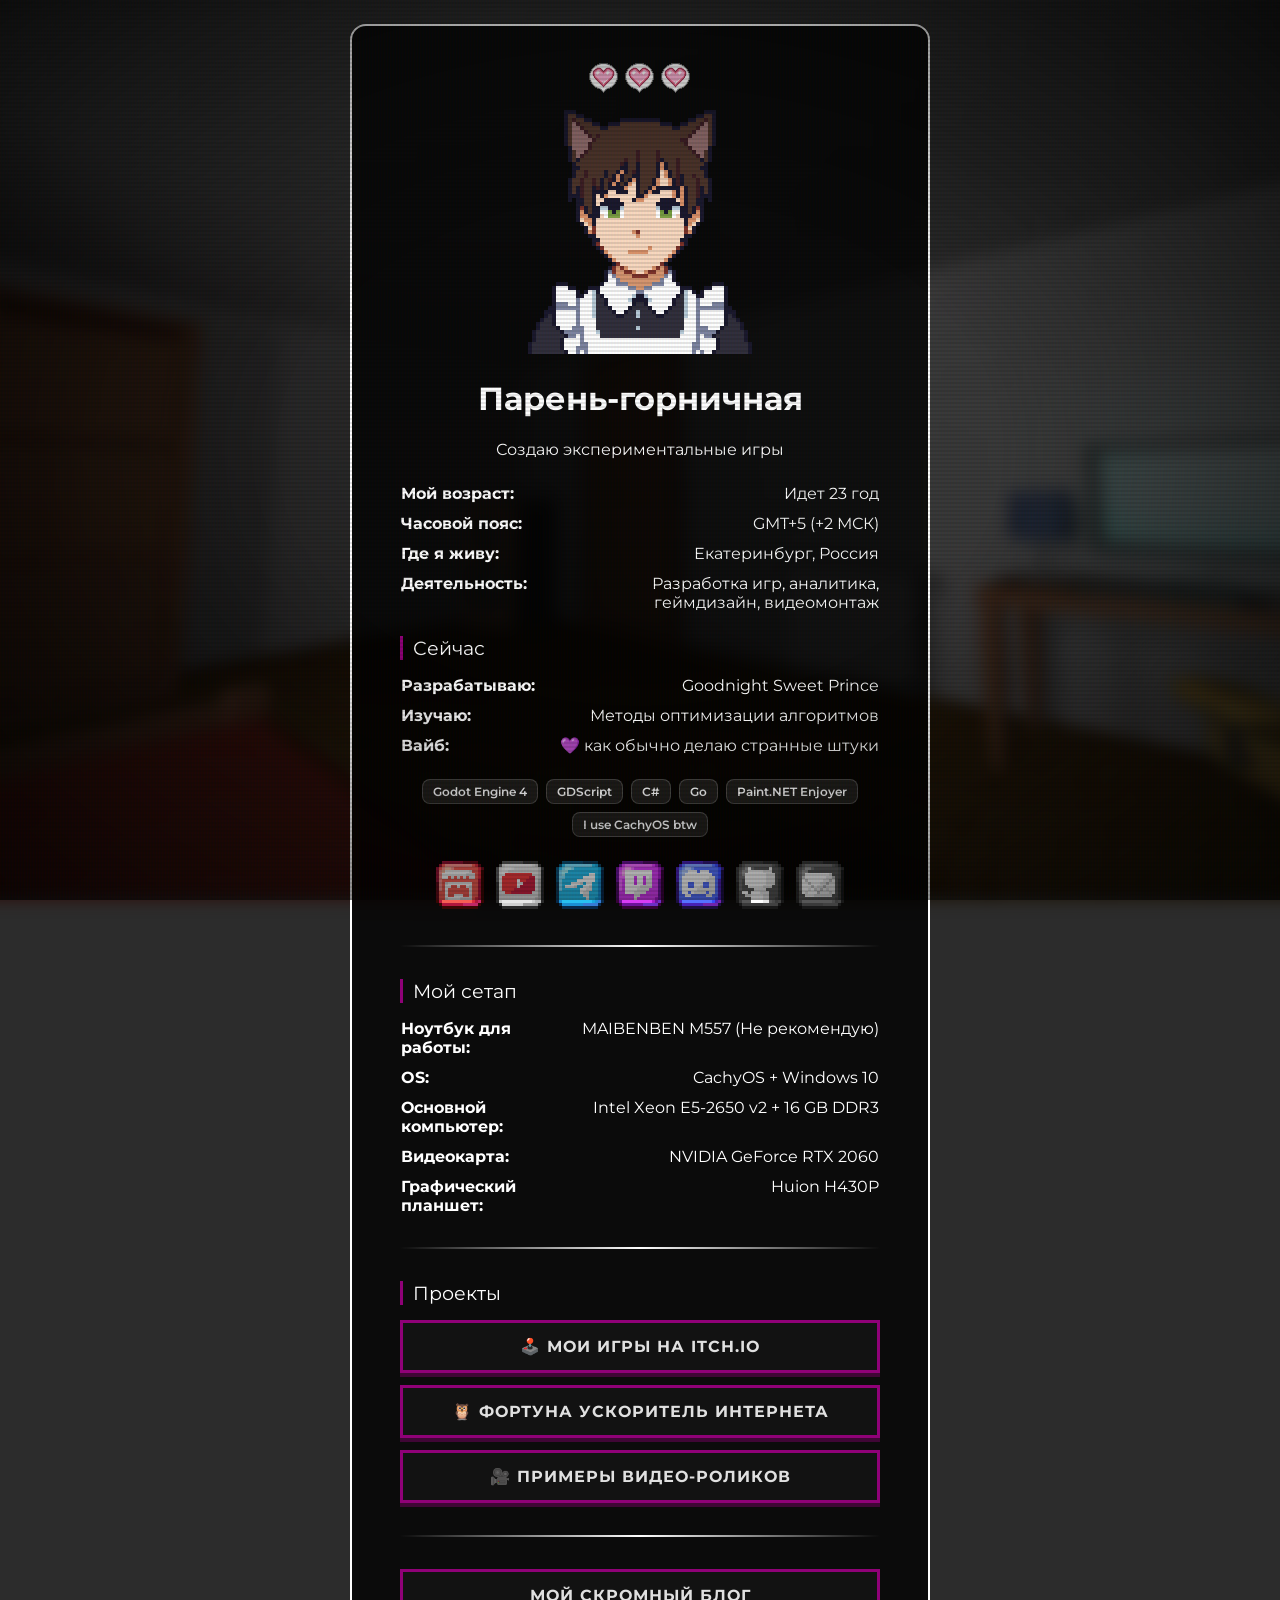
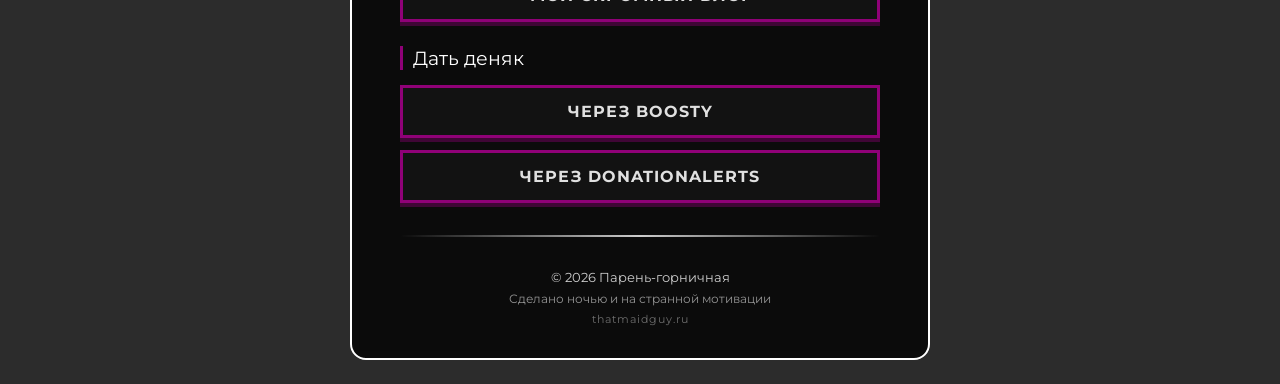
==== index.html @ cd765edc "update gpu" ====
<!DOCTYPE html>
<html lang="ru">
    <head>
        <meta charset="UTF-8" />

        <title>Уголок парня-горничной</title>

        <meta name="description" content="Создаю экспериментальные игры на Godot. Заходи в мой блог!" />
        <meta name="author" content="ThatMaidGuy" />
        <meta name="viewport"content="width=device-width, user-scalable=no initial-scale=1, shrink-to-fit=no, viewport-fit=cover"/>

        <meta name="theme-color" media="(prefers-color-scheme: dark)" content="#8F0177">

        <meta name="last-modified" content="2026-03-31T01:23:28+0000" />
        <meta name="apple-mobile-web-app-capable" content="yes" />
        <meta name="apple-mobile-web-app-status-bar-style" content="black-translucent" />

        <meta property="og:locale" content="ru" />
        <meta property="og:title" content="Уголок парня-горничной">
        <meta property="og:image" content="https://thatmaidguy.ru/img/thatmaidguy.png">
        <meta property="og:description" content="Создаю экспериментальные игры на Godot. Заходи в мой блог!" />
        <meta property="og:site_name" content="Уголок парня-горничной" />
        <meta property="og:type" content="article" />
        <meta property="og:url" content="https://thatmaidguy.ru/" />
        <meta property="og:logo" content="https://thatmaidguy.ru/img/thatmaidguy.png" />

        <meta name="twitter:card" content="summary_large_image" />
        <meta property="twitter:image" content="https://thatmaidguy.ru/img/thatmaidguy.png" />
        <meta property="twitter:title" content="Уголок парня-горничной" />

        <link
            rel="apple-touch-icon"
            sizes="180x180"
            href="./img/favicons/apple-touch-icon.png"
        />
        <link
            rel="icon"
            type="image/png"
            sizes="32x32"
            href="./img/favicons/favicon-32x32.png"
        />
        <link
            rel="icon"
            type="image/png"
            sizes="16x16"
            href="./img/favicons/favicon-16x16.png"
        />
        <link rel="manifest" href="./img/favicons/site.webmanifest" />
        <link rel="shortcut icon" href="./img/favicons/favicon.ico" />
        <meta name="apple-mobile-web-app-title" content="Уголок парня-горничной" />
        <meta name="application-name" content="Уголок парня-горничной" />
        <meta name="msapplication-TileColor" content="#da532c" />
        <meta
            name="msapplication-config"
            content="./img/favicons/browserconfig.xml"
        />
        <meta name="fediverse:creator" content="@ThatMaidGuy@mastodon.social" />

        <link rel="stylesheet" href="./css/styles.css" />

        <!-- Yandex.Metrika counter -->
        <script type="text/javascript">
            (function (m, e, t, r, i, k, a) {
                m[i] =
                    m[i] ||
                    function () {
                        (m[i].a = m[i].a || []).push(arguments);
                    };
                m[i].l = 1 * new Date();
                for (var j = 0; j < document.scripts.length; j++) {
                    if (document.scripts[j].src === r) {
                        return;
                    }
                }
                ((k = e.createElement(t)),
                    (a = e.getElementsByTagName(t)[0]),
                    (k.async = 1),
                    (k.src = r),
                    a.parentNode.insertBefore(k, a));
            })(
                window,
                document,
                "script",
                "https://mc.webvisor.org/metrika/tag_ww.js",
                "ym",
            );
            ym(99545930, "init", {
                clickmap: true,
                trackLinks: true,
                accurateTrackBounce: true,
            });
        </script>
        <noscript
            ><div>
                <img
                    src="https://mc.yandex.ru/watch/99545930"
                    style="position: absolute; left: -9999px"
                    alt=""
                /></div
        ></noscript>
        <!-- /Yandex.Metrika counter -->
    </head>
    <body>
        <video autoplay muted loop playsinline id="bg-video">
            <source src="background.webm" type="video/mp4">
        </video>

        <div class="content">
            <div class="block">
                <img src="img/love.gif" />
                <img src="img/love.gif" />
                <img src="img/love.gif" />
                
                <br/>

                <img id="avatar" src="img/thatmaidguy.png" /><br/>
                <h1 id="username" data-text="Парень-горничная">Парень-горничная</h1>
                <div>Создаю экспериментальные игры</div>
            </div>

            <div class="block">
                <table class="small-info">
                    <tr>
                        <td class="q">Мой возраст:</td>
                        <td class="a">Идет <span id="age">22</span> год</td>
                    </tr>
                    <tr>
                        <td class="q">Часовой пояс:</td>
                        <td class="a">GMT+5 (+2 МСК)</td>
                    </tr>
                    <tr>
                        <td class="q">Где я живу:</td>
                        <td class="a">Екатеринбург, Россия</td>
                    </tr>
                    <tr>
                        <td class="q">Деятельность:</td>
                        <td class="a">Разработка игр, аналитика, геймдизайн, видеомонтаж</td>
                    </tr>
                </table>
            </div>

            <div class="block">
                <span class="block-title">Сейчас</span>
                <table class="small-info">
                    <tr>
                        <td class="q">Разрабатываю:</td>
                        <td class="a">Goodnight Sweet Prince</td>
                    </tr>
                    <tr>
                        <td class="q">Изучаю:</td>
                        <td class="a">Методы оптимизации алгоритмов</td>
                    </tr>
                    <tr>
                        <td class="q">Вайб:</td>
                        <td class="a">💜 как обычно делаю странные штуки</td>
                    </tr>
                </table>
            </div>

            <div class="block">
                <div class="tech-stack">
                    <span class="badge">Godot Engine 4</span>
                    <span class="badge">GDScript</span>
                    <span class="badge">С#</span>
                    <span class="badge">Go</span>
                    <span class="badge">Paint.NET Enjoyer</span>
                    <span class="badge">I use CachyOS btw</span>
                </div>
            </div>

            <div class="block">
                <a class="social-icons" target="_blank" href="https://thatmaidguy.itch.io/"><img src="img/icons/itch.png" /></a>
                <a class="social-icons" target="_blank" href="https://youtube.com/@thatmaidguy"><img src="img/icons/youtube.png" /></a>
                <a class="social-icons" target="_blank" href="https://t.me/ThatMaidGuyChan"><img src="img/icons/telegram.png" /></a>
                <a class="social-icons" target="_blank" href="https://www.twitch.tv/thatmaidguy"><img src="img/icons/twitch.png" /></a>
                <a class="social-icons" target="_blank" href="https://discord.gg/gm8SXU8yMm"><img src="img/icons/discord.png" /></a>
                <a class="social-icons" target="_blank" href="https://github.com/ThatMaidGuy"><img src="img/icons/github.png" /></a>
                <a class="social-icons" target="_blank" href="mailto:me@thatmaidguy.ru"><img src="img/icons/email.png" /></a>
            </div>

            <hr class="fading-hr">

            <div class="block">
                <span class="block-title">Мой сетап</span>
                <table class="small-info">
                    <tr>
                        <td class="q" style="width: 30%;">Ноутбук для работы:</td>
                        <td class="a">MAIBENBEN M557 (Не рекомендую)</td>
                    </tr>
                    <tr>
                        <td class="q">OS:</td>
                        <td class="a">CachyOS + Windows 10</td>
                    </tr>
                    <tr>
                        <td class="q">Основной компьютер:</td>
                        <td class="a">Intel Xeon E5-2650 v2 + 16 GB DDR3</td>
                    </tr>
                    <tr>
                        <td class="q">Видеокарта:</td>
                        <td class="a">NVIDIA GeForce RTX 2060</td>
                    </tr>
                    <tr>
                        <td class="q">Графический планшет:</td>
                        <td class="a">Huion H430P</td>
                    </tr>
                </table>
            </div>

            <hr class="fading-hr">

            <div class="block">
                <span class="block-title">Проекты</span>

                <a class="button" target="_blank" href="https://thatmaidguy.itch.io/">
                    🕹️ Мои игры на itch.io
                </a>

                <a class="button" target="_blank" href="https://t.me/FortunaSpeed_Bot?start=ThatMaidGuy">
                    🦉 Фортуна Ускоритель интернета
                </a>

                <a class="button" href="/videos.html">
                    🎥 Примеры видео-роликов
                </a>
            </div>
            
            <hr class="fading-hr">

            <div class="block">
                <a class="button" href="https://thatmaidguy.ru/blog">Мой скромный блог</a>
            </div>

            <div class="block">
                <span class="block-title">Дать деняк</span>
                <a class="button" target="_blank" href="https://boosty.to/thatmaidguy">через Boosty</a>
                <a class="button" target="_blank" href="https://www.donationalerts.com/r/thatmaidguy">через DonationAlerts</a>
            </div>

            <div class="block footer">
                <hr class="fading-hr">

                <div class="footer-content">
                    <div class="footer-line">
                        © <span id="year"></span> Парень-горничная
                    </div>

                    <div class="footer-line small">
                        Сделано ночью и на странной мотивации
                    </div>

                    <div class="footer-line tiny" onclick="alert('Привет!')" style="cursor:pointer;">
                        thatmaidguy.ru
                    </div>
                </div>
            </div>
        </div>

        <script>
            // Вычисление возраста
            function calculateAge(birthDateString) {
                const today = new Date();
                const birthDate = new Date(birthDateString);
                
                let age = today.getFullYear() - birthDate.getFullYear();
                const monthDiff = today.getMonth() - birthDate.getMonth();

                // Если день рождения в этом году еще не наступил, вычитаем 1 год
                if (monthDiff < 0 || (monthDiff === 0 && today.getDate() < birthDate.getDate())) {
                    age--;
                }

                return age;
            }
            document.getElementById("age").textContent = calculateAge("2003-09-02")

            // Приколы с аватаркой
            const avatar = document.getElementById("avatar");
            const username = document.getElementById("username");

            let clickCount = 0;
            let activated = false;

            const secretNames = [
                "Истинная горничная",
                "Последний пользователь Paint.NET",
                "ТестерПивка123",
                "Дебил2848",
                "MaidP42",
                "42 БРАТУХА!",
                "Сломал билд и доволен",
                "404 maid not found"
            ];

            avatar.addEventListener("mousedown", () => {
                const tilt = (Math.random() * 16 - 8).toFixed(2);
                avatar.style.transform = `scale(0.9) rotate(${tilt}deg)`;
            });

            avatar.addEventListener("mouseup", () => {
                avatar.style.transform = "scale(1.05) rotate(0deg)";

                setTimeout(() => {
                    avatar.style.transform = "scale(1) rotate(0deg)";
                }, 100);
            });

            avatar.addEventListener("mouseleave", () => {
                avatar.style.transform = "scale(1) rotate(0deg)";
            });

            avatar.addEventListener("click", () => {
                const boing = new Audio("sounds/boing.wav");
                boing.volume = 0.25;
                boing.preservesPitch = false;
                boing.playbackRate = Math.random() + 1.0;
                boing.play();

                if (activated) return;

                clickCount++;

                if (clickCount >= 10) {
                    activated = true;

                    const randomName = secretNames[Math.floor(Math.random() * secretNames.length)];
                    username.textContent = randomName;
                    username.setAttribute('data-text', randomName);
                    username.style.textShadow = "0 0 10px rgba(255,255,255,0.8)";

                    // через время вернуть обратно
                    setTimeout(() => {
                        username.textContent = "Парень-горничная";
                        username.setAttribute('data-text', "Парень-горничная");
                        username.style.textShadow = "none";
                        clickCount = 0;
                        activated = false;
                    }, 5000);
                }
            });

            // Конами код
            const konamiCode = [
                'ArrowUp', 'ArrowUp', 
                'ArrowDown', 'ArrowDown', 
                'ArrowLeft', 'ArrowRight', 
                'ArrowLeft', 'ArrowRight', 
                'KeyB', 'KeyA'
            ];
            let konamiIndex = 0;
            const music = new Audio("original.mp3")
            music.volume = 0.25
            music.loop = true

            document.addEventListener('keydown', (e) => {
                if (e.code === konamiCode[konamiIndex]) {
                    konamiIndex++;
                    if (konamiIndex === konamiCode.length) {
                        toggleChaosMode();
                        konamiIndex = 0;
                    }
                } else {
                    konamiIndex = 0;
                }
            });

            function toggleChaosMode() {
                const body = document.body;
                const isRainbow = body.classList.toggle('rainbow-mode');
                const footerLine = document.querySelector('.footer-line.tiny');

                if (isRainbow) {
                    console.log("🔥 PARTY TIME! 🔥");
                    if (footerLine) footerLine.textContent = "ЧТО ТЫ НАТВОРИЛ?!";
                    music.play();
                    document.querySelector('.content').style.transform = "skewX(-1deg)";
                    document.querySelector('.content').add
                } else {
                    if (footerLine) footerLine.textContent = "thatmaidguy.ru";
                    music.pause();
                    document.querySelector('.content').style.transform = "none";
                }
            }

            document.getElementById("year").textContent = new Date().getFullYear();
        </script>
    </body>
</html>
---- css/styles.css ----
@import url('https://fonts.googleapis.com/css2?family=Montserrat:ital,wght@0,100..900;1,100..900&display=swap');

#bg-video {
    position: fixed;
    top: 50%;
    left: 50%;
    min-width: 100%;
    min-height: 100%;
    width: auto;
    height: auto;
    z-index: -2;
    transform: translateX(-50%) translateY(-50%);
    filter: brightness(30%) blur(8px);
    object-fit: cover;
}

body {
    font-family: "Montserrat", sans-serif;
    font-optical-sizing: auto;
    background-color: #212121;
    color: white;

    background-color: #2c2c2c;
    /*background-image: url("data:image/svg+xml,%3Csvg width='64' height='64' viewBox='0 0 64 64' xmlns='http://www.w3.org/2000/svg'%3E%3Cpath d='M8 16c4.418 0 8-3.582 8-8s-3.582-8-8-8-8 3.582-8 8 3.582 8 8 8zm0-2c3.314 0 6-2.686 6-6s-2.686-6-6-6-6 2.686-6 6 2.686 6 6 6zm33.414-6l5.95-5.95L45.95.636 40 6.586 34.05.636 32.636 2.05 38.586 8l-5.95 5.95 1.414 1.414L40 9.414l5.95 5.95 1.414-1.414L41.414 8zM40 48c4.418 0 8-3.582 8-8s-3.582-8-8-8-8 3.582-8 8 3.582 8 8 8zm0-2c3.314 0 6-2.686 6-6s-2.686-6-6-6-6 2.686-6 6 2.686 6 6 6zM9.414 40l5.95-5.95-1.414-1.414L8 38.586l-5.95-5.95L.636 34.05 6.586 40l-5.95 5.95 1.414 1.414L8 41.414l5.95 5.95 1.414-1.414L9.414 40z' fill='%23717171' fill-opacity='0.65' fill-rule='evenodd'/%3E%3C/svg%3E");*/
}
body::before {
    content: " ";
    display: block;
    position: fixed;
    top: 0; left: 0; bottom: 0; right: 0;
    background: linear-gradient(rgba(18, 16, 16, 0) 50%, rgba(0, 0, 0, 0.1) 50%), 
                linear-gradient(90deg, rgba(255, 0, 0, 0.03), rgba(0, 255, 0, 0.01), rgba(0, 0, 255, 0.03));
    z-index: 9999;
    background-size: 100% 4px, 3px 100%;
    pointer-events: none;
}
body::after {
    content: "";
    position: fixed;
    inset: 0;
    pointer-events: none;
    z-index: 9998;

    background: radial-gradient(
        ellipse at center,
        rgba(0, 0, 0, 0) 40%,
        rgba(0, 0, 0, 0.7) 100%
    );

    transform: scale(1);
}
body {
    cursor: url('https://thatmaidguy.ru/img/pointer.png'), auto !important;
}
a, button, .button {
    cursor: url('https://thatmaidguy.ru/img/link.png'), pointer !important;
}


/* Бешеное вращение аватарки */
@keyframes mega-spin {
    from { transform: rotate(0deg); }
    to { transform: rotate(360deg); }
}

/* Тряска экрана */
@keyframes screen-shake {
    0% { transform: translate(0, 0); }
    10% { transform: translate(-12px, -12px); }
    20% { transform: translate(12px, -11px); }
    30% { transform: translate(-13px, 11px); }
    40% { transform: translate(13px, 12px); }
    50% { transform: translate(-11px, -11px); }
    60% { transform: translate(-13px, 11px); }
    70% { transform: translate(12px, 11px); }
    80% { transform: translate(-11px, -12px); }
    90% { transform: translate(13px, 12px); }
    100% { transform: translate(0, 0); }
}

/* Применяем эффекты, когда активен радужный режим */
.rainbow-mode #avatar {
    animation: mega-spin 0.5s linear infinite !important;
}

.rainbow-mode .content {
    animation: screen-shake 0.2s infinite !important;
    backdrop-filter: blur(5px); 
}

/* Анимация перелива (из прошлого шага) */
@keyframes rainbow-cycle {
    0% { filter: hue-rotate(0deg); }
    100% { filter: hue-rotate(360deg); }
}

.rainbow-mode {
    animation: rainbow-cycle 1s linear infinite !important;
}
.rainbow-mode .button {
    box-shadow: 0 0 20px rgba(255, 255, 255, 0.5);
    border-color: #fff;
}

#avatar {
    transition: transform 0.1s ease;
    will-change: transform;
}

#username {
    position: relative;
    display: inline-block; /* Важно для позиционирования слоев */
}

#username:hover {
    animation: main-glitch 0.2s infinite;
}

#username:hover::before,
#username:hover::after {
    content: attr(data-text);
    position: absolute;
    top: 0;
    left: 0;
    width: 100%;
    height: 100%;
    background: transparent;
}

#username:hover::before {
    left: 2px;
    text-shadow: -2px 0 #ff00c1;
    clip-path: polygon(0 0, 100% 0, 100% 45%, 0 45%);
    animation: glitch-anim-1 0.5s infinite linear alternate-reverse;
}

#username:hover::after {
    left: -2px;
    text-shadow: -2px 0 #00fff9;
    clip-path: polygon(0 80%, 100% 20%, 100% 100%, 0 100%);
    animation: glitch-anim-2 0.3s infinite linear alternate-reverse;
}

/* Анимации прыжков */
@keyframes main-glitch {
    0% { transform: translate(0); }
    20% { transform: translate(-1px, 1px); }
    40% { transform: translate(-1px, -1px); }
    60% { transform: translate(1px, 1px); }
    80% { transform: translate(1px, -1px); }
    100% { transform: translate(0); }
}

@keyframes glitch-anim-1 {
    0% { clip-path: inset(20% 0 30% 0); }
    20% { clip-path: inset(60% 0 10% 0); }
    40% { clip-path: inset(40% 0 50% 0); }
    60% { clip-path: inset(80% 0 5% 0); }
    80% { clip-path: inset(10% 0 70% 0); }
    100% { clip-path: inset(30% 0 20% 0); }
}

@keyframes glitch-anim-2 {
    0% { clip-path: inset(15% 0 15% 0); }
    20% { clip-path: inset(5% 0 85% 0); }
    40% { clip-path: inset(75% 0 5% 0); }
    60% { clip-path: inset(35% 0 35% 0); }
    80% { clip-path: inset(85% 0 5% 0); }
    100% { clip-path: inset(15% 0 15% 0); }
}

.content {
    text-align: center;
    max-width: 480px;
    margin: 24px auto;

    background-color: rgba(0, 0, 0, 0.75);
    border-radius: 16px;
    border-style: solid;
    border-color: white;
    border-width: 2px;
    padding: 12px 48px 32px 48px;

    backdrop-filter: blur(5px)
}

.block {
    margin-top: 24px;
}
.block-title {
    font-size: 1.2rem;
    margin-bottom: 15px;
    margin-top: 10px;
    display: block;
    text-align: left;
    border-left: 3px solid #8F0177;
    padding-left: 10px;
}

.small-info {
    border-collapse: collapse;
    width: 100%;
    margin: 0px auto;
}
.small-info td {
    vertical-align: top;
    padding-bottom: 10px; 
}
td.q {
    text-align: left;
    font-weight: bold;
    padding-right: 20px;
}
td.a {
    text-align: right;
}
.small-info tr:last-child td {
    padding-bottom: 0;
}


.tech-stack {
    display: flex;
    flex-wrap: wrap;
    justify-content: center;
    gap: 8px;
    margin-top: 16px;
}
.badge {
    background: rgba(255, 255, 255, 0.1);
    border: 1px solid rgba(255, 255, 255, 0.2);
    border-radius: 8px;
    padding: 4px 10px;
    font-size: 12px;
    font-weight: 600;
    transition: all 0.3s ease;
    cursor: default;
}
.badge:hover {
    background: rgba(255, 255, 255, 0.2);
    border-color: #8F0177; /* Твой основной цвет */
    transform: translateY(-2px);
    cursor: url('img/link.png'), pointer;
}


.social-icons img {
    margin-left: 4px;
    margin-right: 4px;
    transition: all 0.3s ease;
}
.social-icons img:hover {
    transform: scale(1.2);
}
.social-icons img:active {
    transform: scale(1);
}

.fading-hr {
    border: none;
    height: 2px;
    background: linear-gradient(
        to right,
        rgba(1, 1, 1, 0),
        #ffffff,
        rgba(1, 1, 1, 0)
    );
    margin: 2rem 0;
}

.button {
    display: block;
    background-color: #121212;
    border: 3px solid #8F0177;
    border-radius: 0;
    padding: 14px;
    color: #e0e0e0;
    font-weight: bold;
    font-family: "Montserrat", sans-serif;
    text-transform: uppercase;
    letter-spacing: 1px;
    margin-bottom: 12px;
    margin-top: 12px;
    text-decoration: none;
    cursor: url('img/cursor-hover.png'), pointer;
    position: relative;
    top: 0;
    left: 0;

    transition: all 0.15s ease-out;

    box-shadow: 0 4px 0 rgba(143, 1, 119, 0.4);
}
.button:hover {
    background-color: #8F0177;
    color: white;
    border-color: white;
    box-shadow: 0 6px 0 rgba(255, 255, 255, 0.3);
    text-shadow: 0 0 8px rgba(255, 255, 255, 0.8);
    transform: translateY(-2px);
}
.button:active {
    background-color: #6B0159; 
    box-shadow: 0 0 0 rgba(143, 1, 119, 0);
    top: 4px;
    left: 2px;
    transition: all 0.05s ease-in;
}

.footer {
    margin-top: 32px;
    opacity: 0.8;
}

.footer-content {
    text-align: center;
    font-size: 13px;
}

.footer-line {
    margin-top: 6px;
}

.footer-line.small {
    font-size: 12px;
    opacity: 0.7;
}

.footer-line.tiny {
    font-size: 11px;
    opacity: 0.5;
    letter-spacing: 1px;
}
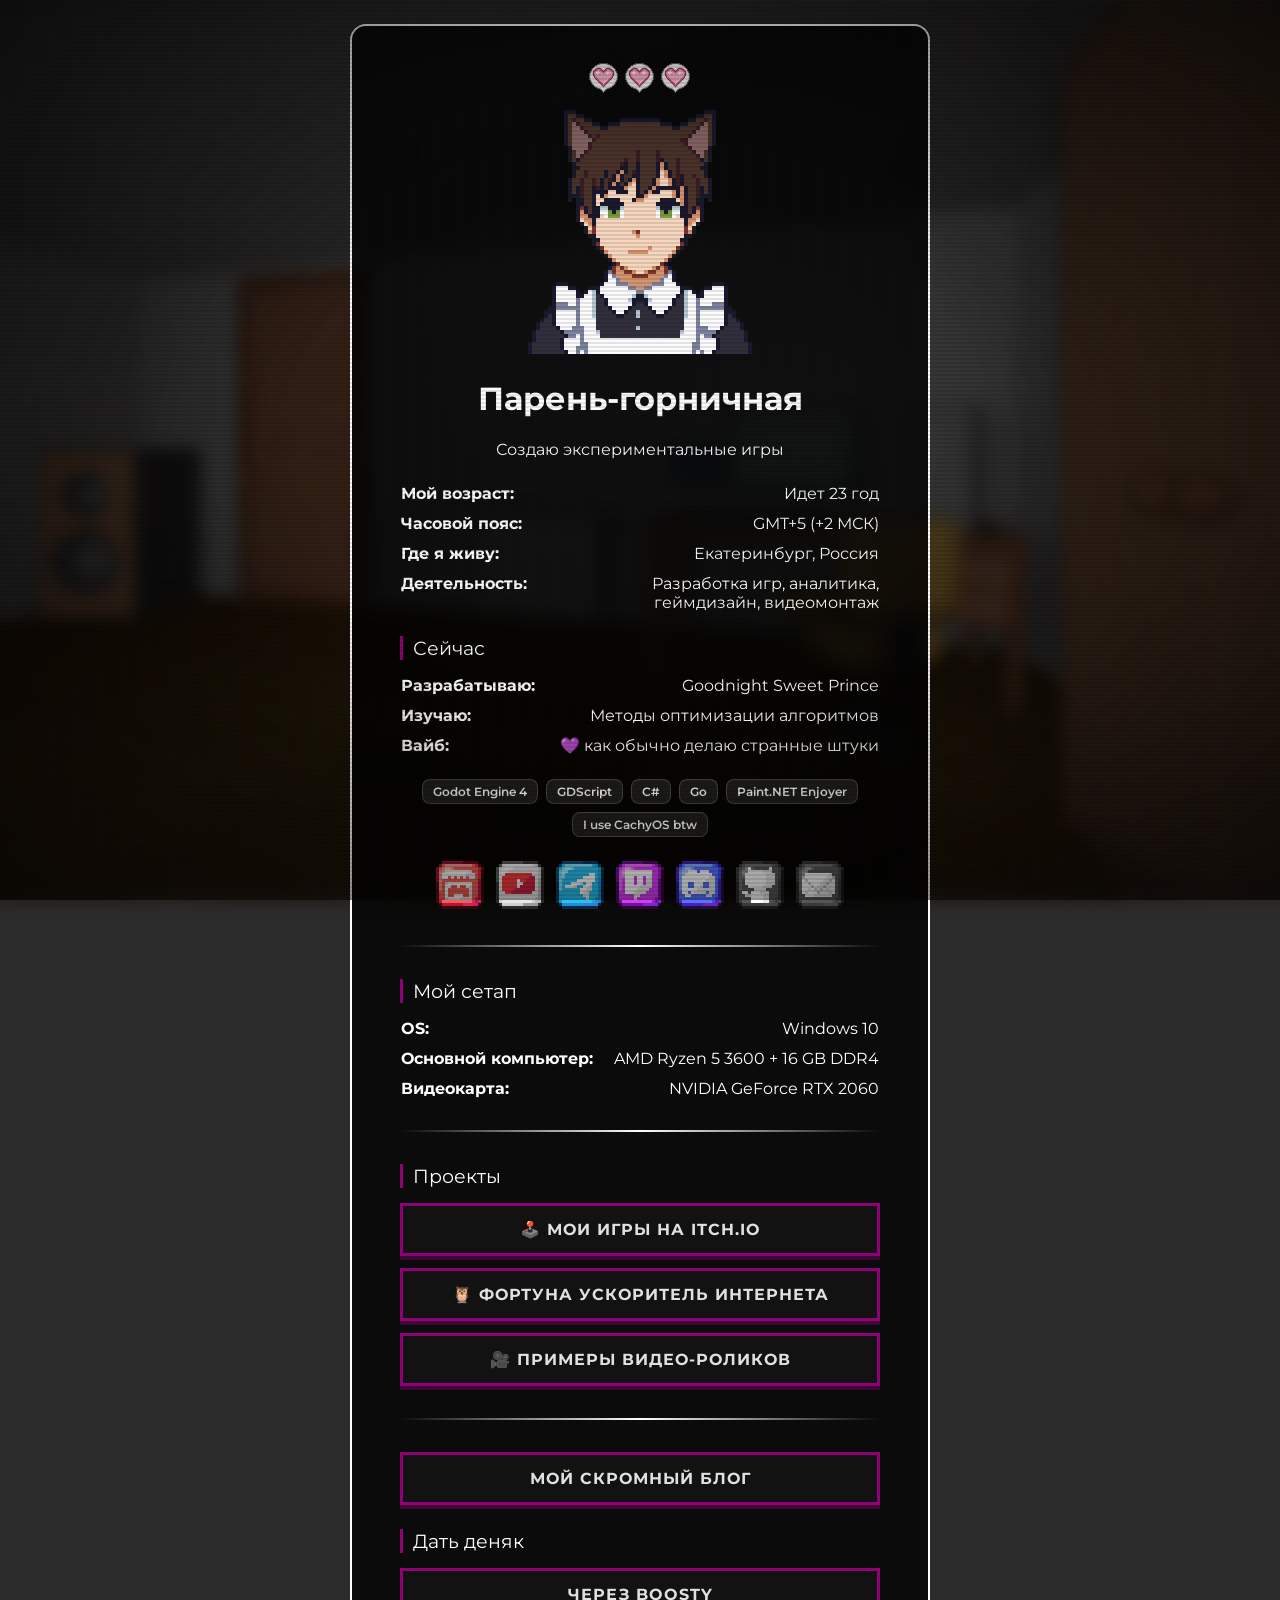
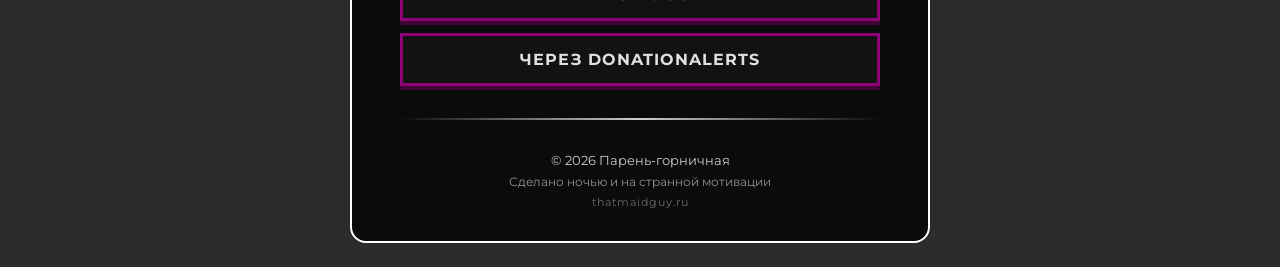
==== commit 009bf532: "Update index.html" ====
--- a/index.html
+++ b/index.html
@@ -184,24 +184,16 @@
                 <span class="block-title">Мой сетап</span>
                 <table class="small-info">
                     <tr>
-                        <td class="q" style="width: 30%;">Ноутбук для работы:</td>
-                        <td class="a">MAIBENBEN M557 (Не рекомендую)</td>
-                    </tr>
-                    <tr>
                         <td class="q">OS:</td>
-                        <td class="a">CachyOS + Windows 10</td>
+                        <td class="a">Windows 10</td>
                     </tr>
                     <tr>
                         <td class="q">Основной компьютер:</td>
-                        <td class="a">Intel Xeon E5-2650 v2 + 16 GB DDR3</td>
+                        <td class="a">AMD Ryzen 5 3600 + 16 GB DDR4</td>
                     </tr>
                     <tr>
                         <td class="q">Видеокарта:</td>
                         <td class="a">NVIDIA GeForce RTX 2060</td>
-                    </tr>
-                    <tr>
-                        <td class="q">Графический планшет:</td>
-                        <td class="a">Huion H430P</td>
                     </tr>
                 </table>
             </div>
@@ -384,4 +376,4 @@
             document.getElementById("year").textContent = new Date().getFullYear();
         </script>
     </body>
-</html>+</html>
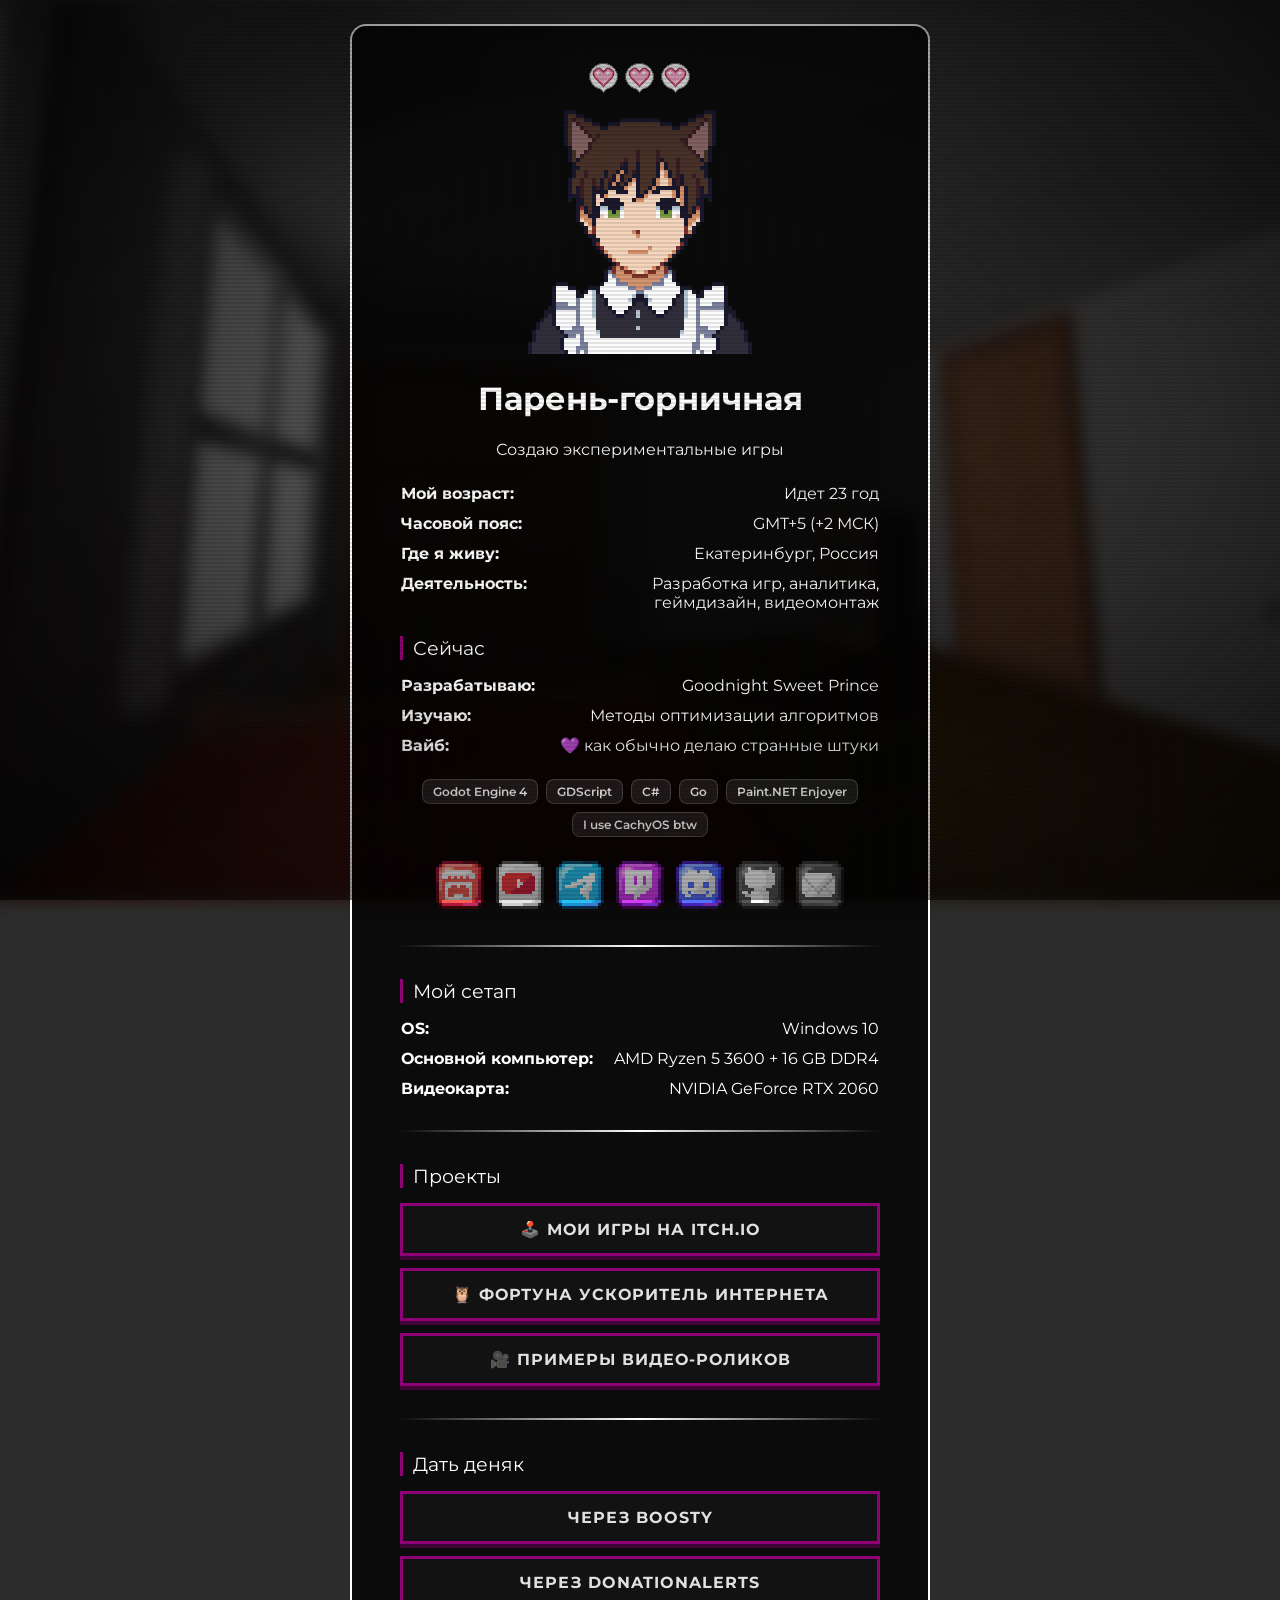
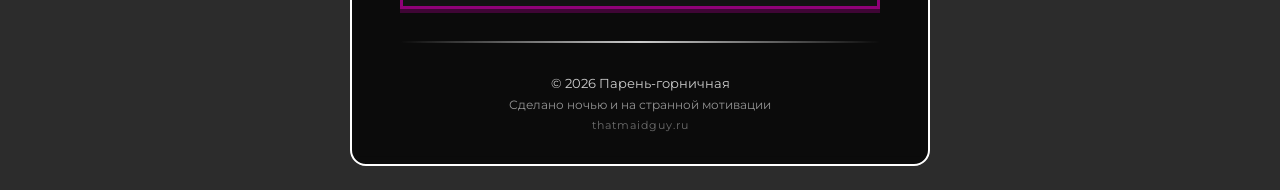
==== commit 0f888e93: "remove blog link" ====
--- a/index.html
+++ b/index.html
@@ -219,10 +219,6 @@
             <hr class="fading-hr">
 
             <div class="block">
-                <a class="button" href="https://thatmaidguy.ru/blog">Мой скромный блог</a>
-            </div>
-
-            <div class="block">
                 <span class="block-title">Дать деняк</span>
                 <a class="button" target="_blank" href="https://boosty.to/thatmaidguy">через Boosty</a>
                 <a class="button" target="_blank" href="https://www.donationalerts.com/r/thatmaidguy">через DonationAlerts</a>
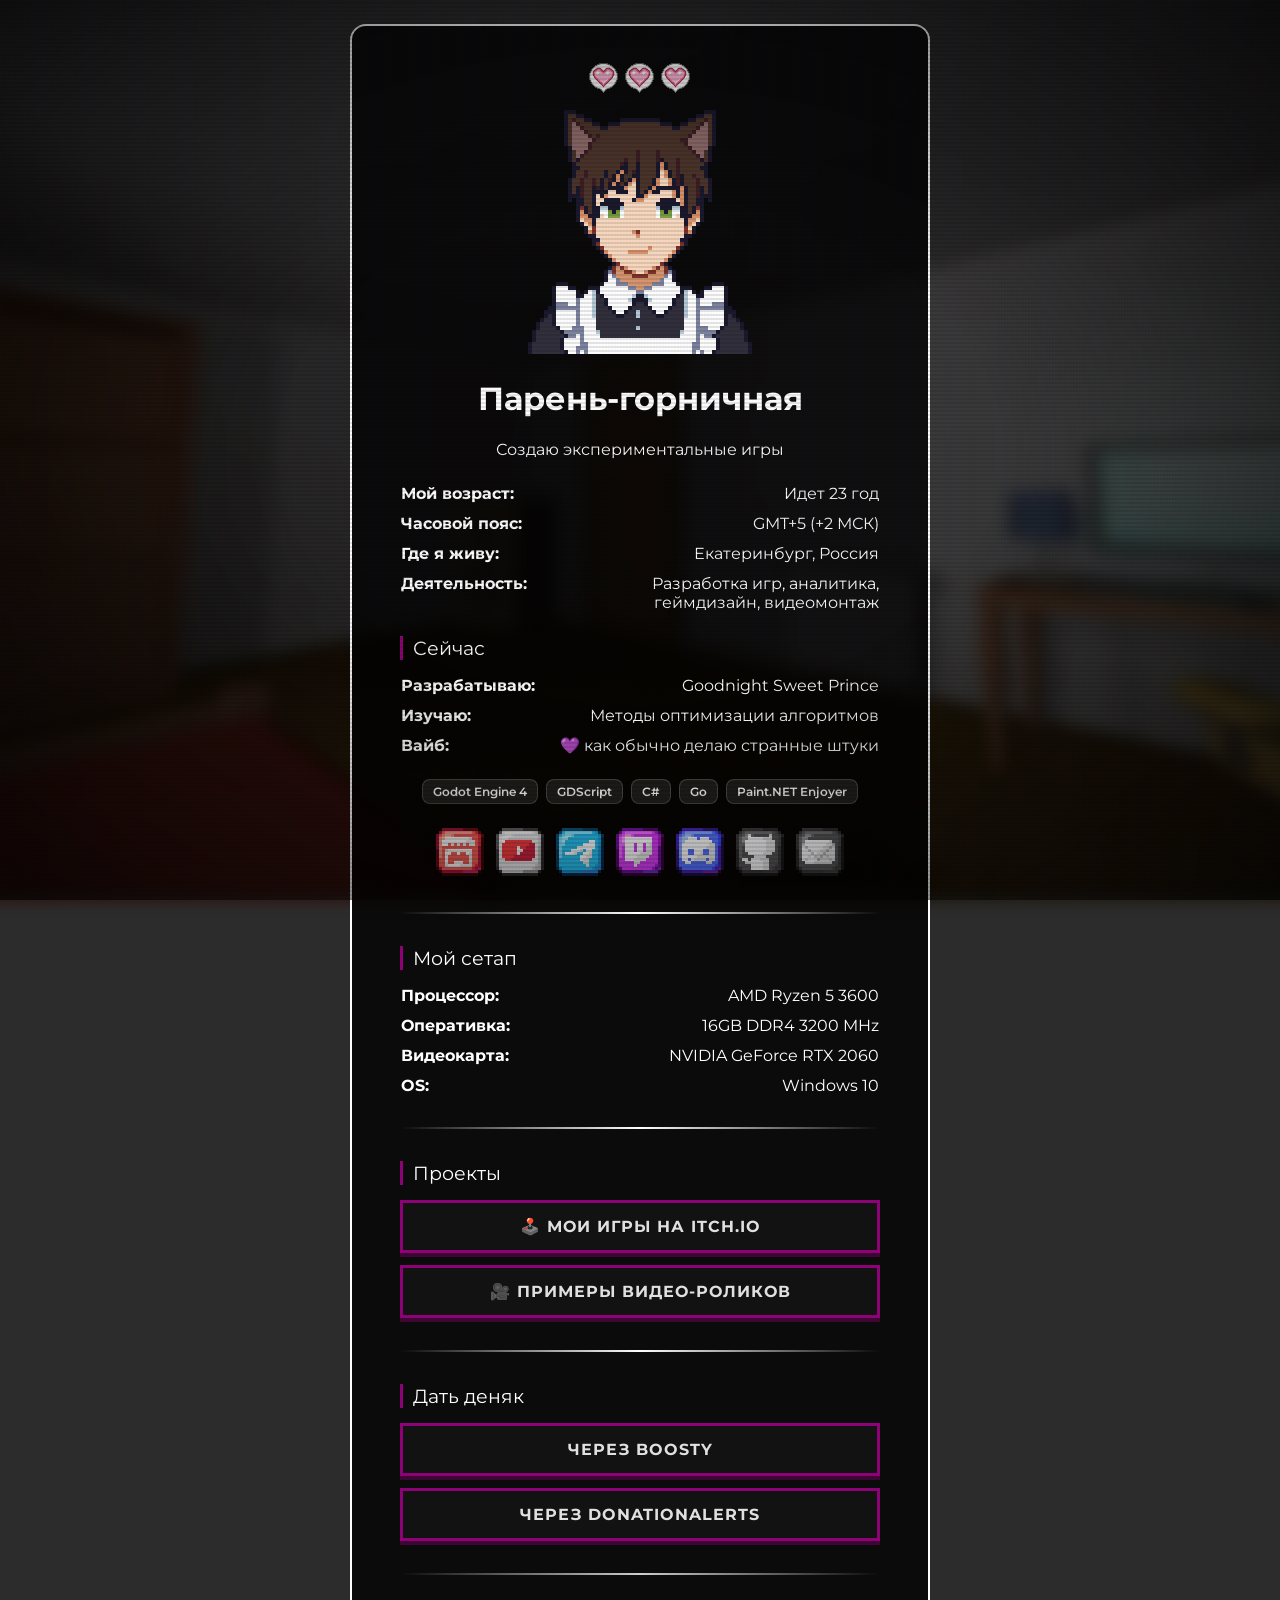
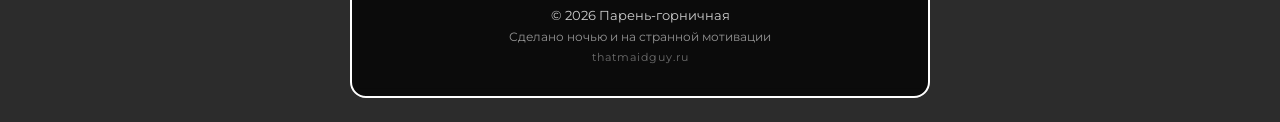
==== commit 5c5221f7: "video optimize" ====
--- a/index.html
+++ b/index.html
@@ -57,48 +57,6 @@
         <meta name="fediverse:creator" content="@ThatMaidGuy@mastodon.social" />
 
         <link rel="stylesheet" href="./css/styles.css" />
-
-        <!-- Yandex.Metrika counter -->
-        <script type="text/javascript">
-            (function (m, e, t, r, i, k, a) {
-                m[i] =
-                    m[i] ||
-                    function () {
-                        (m[i].a = m[i].a || []).push(arguments);
-                    };
-                m[i].l = 1 * new Date();
-                for (var j = 0; j < document.scripts.length; j++) {
-                    if (document.scripts[j].src === r) {
-                        return;
-                    }
-                }
-                ((k = e.createElement(t)),
-                    (a = e.getElementsByTagName(t)[0]),
-                    (k.async = 1),
-                    (k.src = r),
-                    a.parentNode.insertBefore(k, a));
-            })(
-                window,
-                document,
-                "script",
-                "https://mc.webvisor.org/metrika/tag_ww.js",
-                "ym",
-            );
-            ym(99545930, "init", {
-                clickmap: true,
-                trackLinks: true,
-                accurateTrackBounce: true,
-            });
-        </script>
-        <noscript
-            ><div>
-                <img
-                    src="https://mc.yandex.ru/watch/99545930"
-                    style="position: absolute; left: -9999px"
-                    alt=""
-                /></div
-        ></noscript>
-        <!-- /Yandex.Metrika counter -->
     </head>
     <body>
         <video autoplay muted loop playsinline id="bg-video">
@@ -164,7 +122,6 @@
                     <span class="badge">С#</span>
                     <span class="badge">Go</span>
                     <span class="badge">Paint.NET Enjoyer</span>
-                    <span class="badge">I use CachyOS btw</span>
                 </div>
             </div>
 
@@ -184,17 +141,21 @@
                 <span class="block-title">Мой сетап</span>
                 <table class="small-info">
                     <tr>
+                        <td class="q">Процессор:</td>
+                        <td class="a">AMD Ryzen 5 3600</td>
+                    </tr>
+                    <tr>
+                        <td class="q">Оперативка:</td>
+                        <td class="a">16GB DDR4 3200 MHz</td>
+                    </tr>
+                    <tr>
+                        <td class="q">Видеокарта:</td>
+                        <td class="a">NVIDIA GeForce RTX 2060</td>
+                    </tr>
+                    <tr>
                         <td class="q">OS:</td>
                         <td class="a">Windows 10</td>
                     </tr>
-                    <tr>
-                        <td class="q">Основной компьютер:</td>
-                        <td class="a">AMD Ryzen 5 3600 + 16 GB DDR4</td>
-                    </tr>
-                    <tr>
-                        <td class="q">Видеокарта:</td>
-                        <td class="a">NVIDIA GeForce RTX 2060</td>
-                    </tr>
                 </table>
             </div>
 
@@ -205,10 +166,6 @@
 
                 <a class="button" target="_blank" href="https://thatmaidguy.itch.io/">
                     🕹️ Мои игры на itch.io
-                </a>
-
-                <a class="button" target="_blank" href="https://t.me/FortunaSpeed_Bot?start=ThatMaidGuy">
-                    🦉 Фортуна Ускоритель интернета
                 </a>
 
                 <a class="button" href="/videos.html">
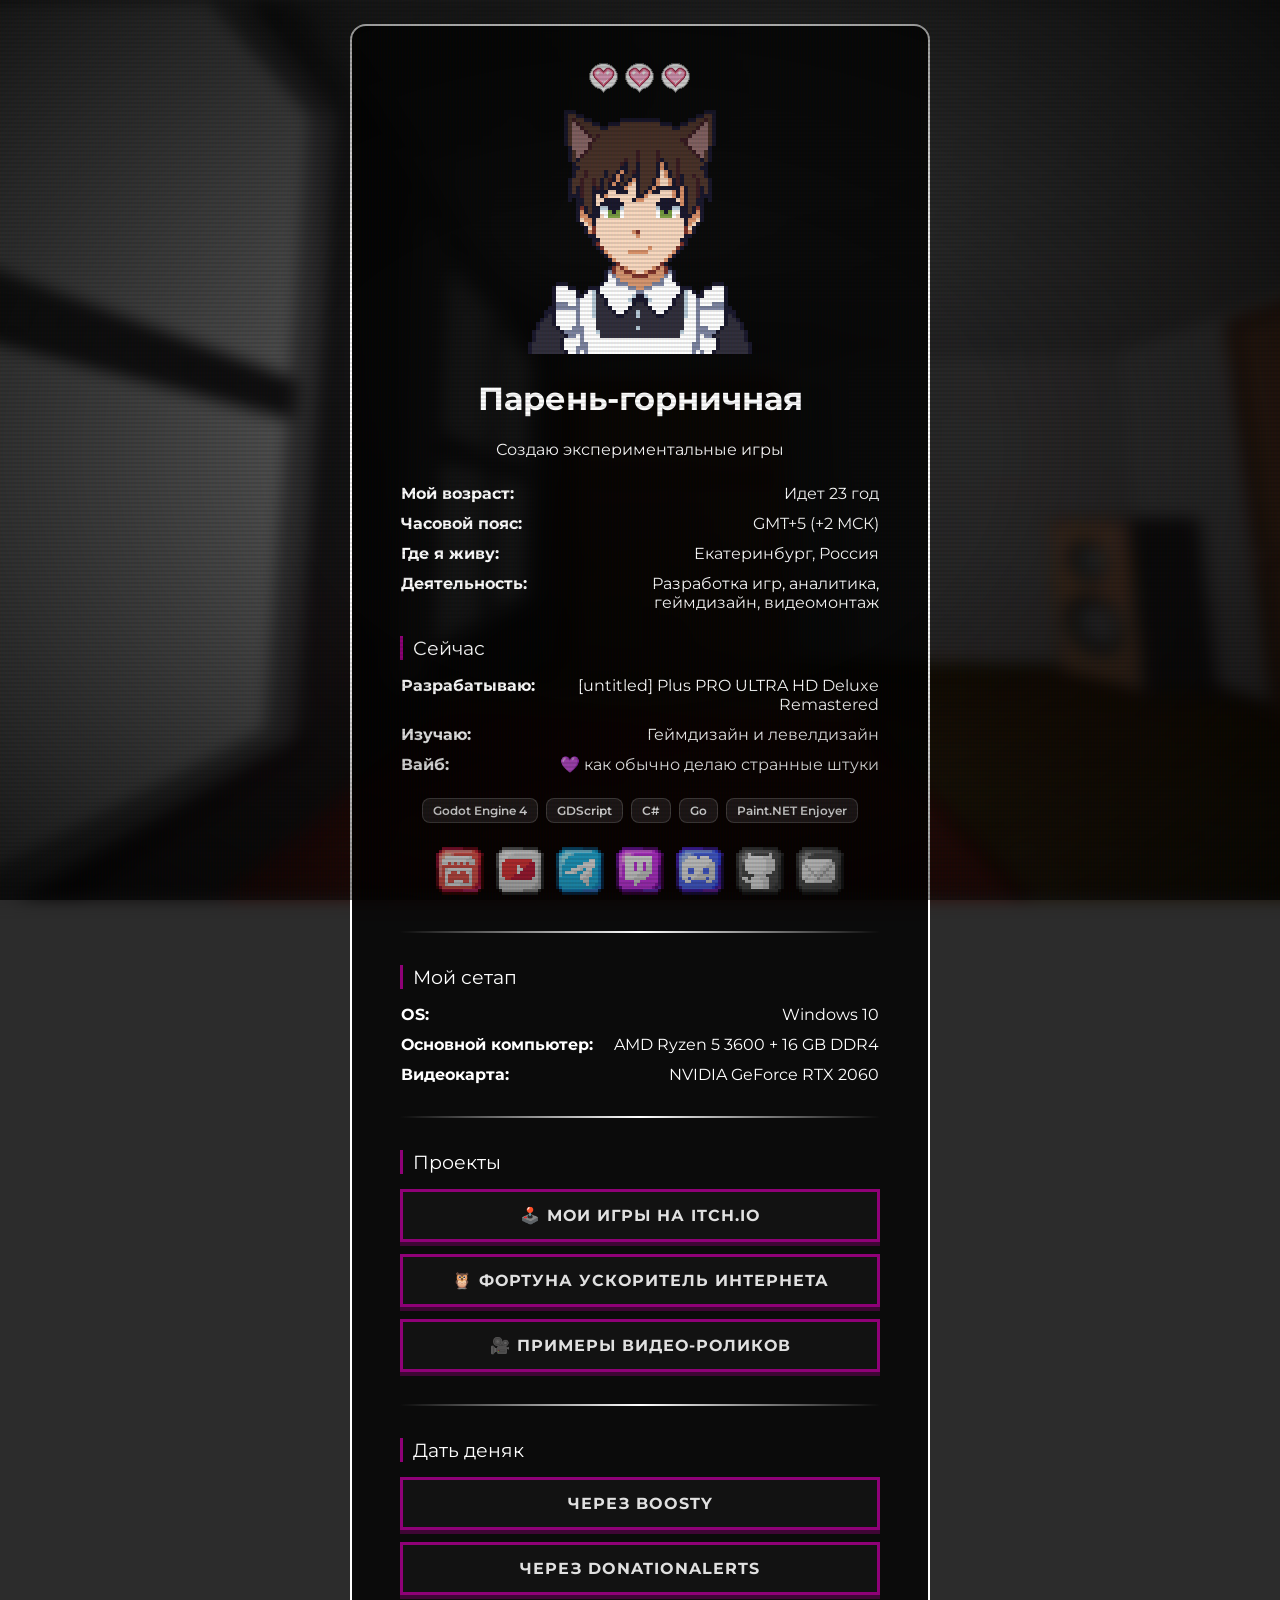
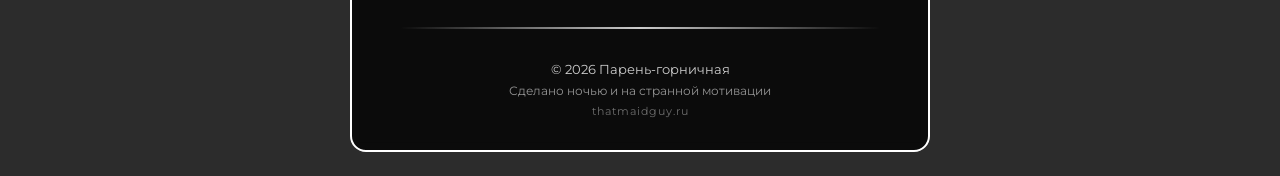
==== commit c8b0c1e2: "Update index.html" ====
--- a/index.html
+++ b/index.html
@@ -57,6 +57,8 @@
         <meta name="fediverse:creator" content="@ThatMaidGuy@mastodon.social" />
 
         <link rel="stylesheet" href="./css/styles.css" />
+
+        <script defer src="https://cloud.umami.is/script.js" data-website-id="5faa4b20-0cc6-45c4-ba1b-452d99aa76f9"></script>
     </head>
     <body>
         <video autoplay muted loop playsinline id="bg-video">
@@ -102,11 +104,11 @@
                 <table class="small-info">
                     <tr>
                         <td class="q">Разрабатываю:</td>
-                        <td class="a">Goodnight Sweet Prince</td>
+                        <td class="a">[untitled] Plus PRO ULTRA HD Deluxe Remastered</td>
                     </tr>
                     <tr>
                         <td class="q">Изучаю:</td>
-                        <td class="a">Методы оптимизации алгоритмов</td>
+                        <td class="a">Геймдизайн и левелдизайн</td>
                     </tr>
                     <tr>
                         <td class="q">Вайб:</td>
@@ -141,21 +143,17 @@
                 <span class="block-title">Мой сетап</span>
                 <table class="small-info">
                     <tr>
-                        <td class="q">Процессор:</td>
-                        <td class="a">AMD Ryzen 5 3600</td>
-                    </tr>
-                    <tr>
-                        <td class="q">Оперативка:</td>
-                        <td class="a">16GB DDR4 3200 MHz</td>
+                        <td class="q">OS:</td>
+                        <td class="a">Windows 10</td>
+                    </tr>
+                    <tr>
+                        <td class="q">Основной компьютер:</td>
+                        <td class="a">AMD Ryzen 5 3600 + 16 GB DDR4</td>
                     </tr>
                     <tr>
                         <td class="q">Видеокарта:</td>
                         <td class="a">NVIDIA GeForce RTX 2060</td>
                     </tr>
-                    <tr>
-                        <td class="q">OS:</td>
-                        <td class="a">Windows 10</td>
-                    </tr>
                 </table>
             </div>
 
@@ -166,6 +164,10 @@
 
                 <a class="button" target="_blank" href="https://thatmaidguy.itch.io/">
                     🕹️ Мои игры на itch.io
+                </a>
+
+                <a class="button" target="_blank" href="https://t.me/FortunaSpeed_Bot?start=ThatMaidGuy">
+                    🦉 Фортуна Ускоритель интернета
                 </a>
 
                 <a class="button" href="/videos.html">
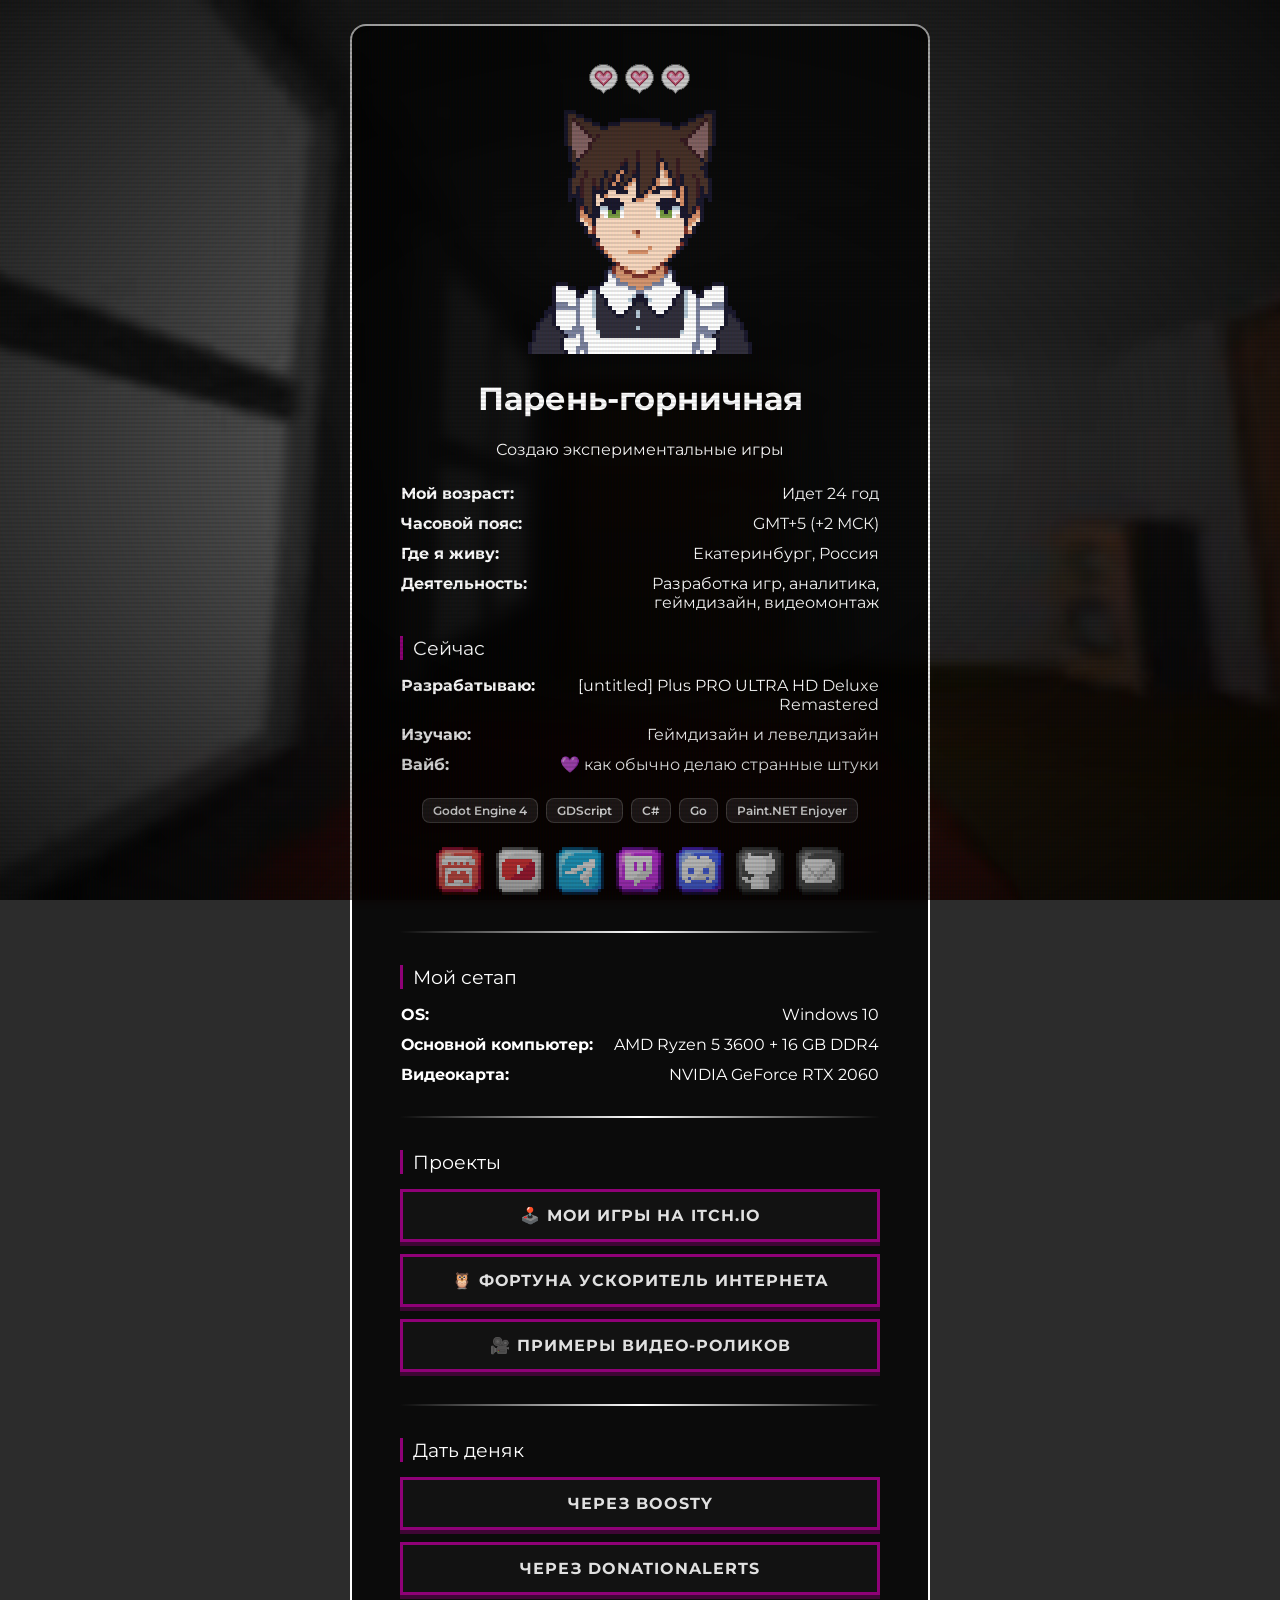
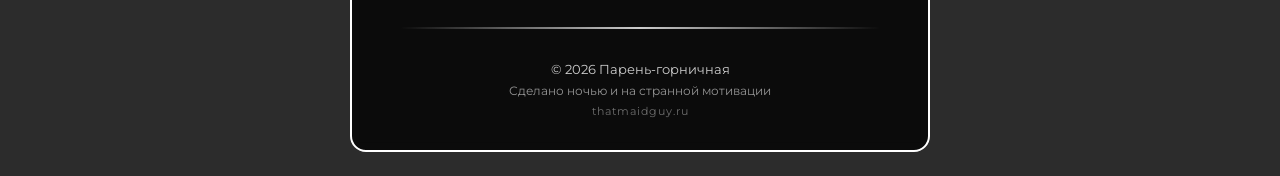
==== commit efcb20f4: "Исправить баги, добавить доступность и ускорить загрузку Баги: - возраст показывал 23 вместо "идет 2" ====
--- a/index.html
+++ b/index.html
@@ -7,7 +7,7 @@
 
         <meta name="description" content="Создаю экспериментальные игры на Godot. Заходи в мой блог!" />
         <meta name="author" content="ThatMaidGuy" />
-        <meta name="viewport"content="width=device-width, user-scalable=no initial-scale=1, shrink-to-fit=no, viewport-fit=cover"/>
+        <meta name="viewport" content="width=device-width, initial-scale=1, shrink-to-fit=no, viewport-fit=cover" />
 
         <meta name="theme-color" media="(prefers-color-scheme: dark)" content="#8F0177">
 
@@ -49,31 +49,38 @@
         <link rel="shortcut icon" href="./img/favicons/favicon.ico" />
         <meta name="apple-mobile-web-app-title" content="Уголок парня-горничной" />
         <meta name="application-name" content="Уголок парня-горничной" />
-        <meta name="msapplication-TileColor" content="#da532c" />
+        <meta name="msapplication-TileColor" content="#8F0177" />
         <meta
             name="msapplication-config"
             content="./img/favicons/browserconfig.xml"
         />
         <meta name="fediverse:creator" content="@ThatMaidGuy@mastodon.social" />
 
+        <link
+            rel="preload"
+            href="./fonts/montserrat-cyrillic.woff2"
+            as="font"
+            type="font/woff2"
+            crossorigin
+        />
         <link rel="stylesheet" href="./css/styles.css" />
 
         <script defer src="https://cloud.umami.is/script.js" data-website-id="5faa4b20-0cc6-45c4-ba1b-452d99aa76f9"></script>
     </head>
     <body>
         <video autoplay muted loop playsinline id="bg-video">
-            <source src="background.webm" type="video/mp4">
+            <source src="background.webm" type="video/webm">
         </video>
 
         <div class="content">
             <div class="block">
-                <img src="img/love.gif" />
-                <img src="img/love.gif" />
-                <img src="img/love.gif" />
-                
+                <img src="img/love.gif" alt="" width="32" height="32" />
+                <img src="img/love.gif" alt="" width="32" height="32" />
+                <img src="img/love.gif" alt="" width="32" height="32" />
+
                 <br/>
 
-                <img id="avatar" src="img/thatmaidguy.png" /><br/>
+                <img id="avatar" src="img/thatmaidguy.png" alt="Аватарка парня-горничной" width="256" height="256" /><br/>
                 <h1 id="username" data-text="Парень-горничная">Парень-горничная</h1>
                 <div>Создаю экспериментальные игры</div>
             </div>
@@ -82,7 +89,7 @@
                 <table class="small-info">
                     <tr>
                         <td class="q">Мой возраст:</td>
-                        <td class="a">Идет <span id="age">22</span> год</td>
+                        <td class="a">Идет <span id="age">24</span> год</td>
                     </tr>
                     <tr>
                         <td class="q">Часовой пояс:</td>
@@ -128,13 +135,13 @@
             </div>
 
             <div class="block">
-                <a class="social-icons" target="_blank" href="https://thatmaidguy.itch.io/"><img src="img/icons/itch.png" /></a>
-                <a class="social-icons" target="_blank" href="https://youtube.com/@thatmaidguy"><img src="img/icons/youtube.png" /></a>
-                <a class="social-icons" target="_blank" href="https://t.me/ThatMaidGuyChan"><img src="img/icons/telegram.png" /></a>
-                <a class="social-icons" target="_blank" href="https://www.twitch.tv/thatmaidguy"><img src="img/icons/twitch.png" /></a>
-                <a class="social-icons" target="_blank" href="https://discord.gg/gm8SXU8yMm"><img src="img/icons/discord.png" /></a>
-                <a class="social-icons" target="_blank" href="https://github.com/ThatMaidGuy"><img src="img/icons/github.png" /></a>
-                <a class="social-icons" target="_blank" href="mailto:me@thatmaidguy.ru"><img src="img/icons/email.png" /></a>
+                <a class="social-icons" target="_blank" href="https://thatmaidguy.itch.io/"><img src="img/icons/itch.png" alt="itch.io" width="48" height="48" /></a>
+                <a class="social-icons" target="_blank" href="https://youtube.com/@thatmaidguy"><img src="img/icons/youtube.png" alt="YouTube" width="48" height="48" /></a>
+                <a class="social-icons" target="_blank" href="https://t.me/ThatMaidGuyChan"><img src="img/icons/telegram.png" alt="Telegram" width="48" height="48" /></a>
+                <a class="social-icons" target="_blank" href="https://www.twitch.tv/thatmaidguy"><img src="img/icons/twitch.png" alt="Twitch" width="48" height="48" /></a>
+                <a class="social-icons" target="_blank" href="https://discord.gg/gm8SXU8yMm"><img src="img/icons/discord.png" alt="Discord" width="48" height="48" /></a>
+                <a class="social-icons" target="_blank" href="https://github.com/ThatMaidGuy"><img src="img/icons/github.png" alt="GitHub" width="48" height="48" /></a>
+                <a class="social-icons" target="_blank" href="mailto:me@thatmaidguy.ru"><img src="img/icons/email.png" alt="Почта" width="48" height="48" /></a>
             </div>
 
             <hr class="fading-hr">
@@ -218,11 +225,17 @@
 
                 return age;
             }
-            document.getElementById("age").textContent = calculateAge("2003-09-02")
+            // "Идет N год" - это текущий, еще не завершенный год жизни, поэтому +1
+            document.getElementById("age").textContent = calculateAge("2003-09-02") + 1
 
             // Приколы с аватаркой
             const avatar = document.getElementById("avatar");
             const username = document.getElementById("username");
+
+            // Грузим звук один раз, на клик только клонируем -
+            // так клики могут накладываться друг на друга без новых запросов
+            const boingTemplate = new Audio("sounds/boing.mp3");
+            boingTemplate.preload = "auto";
 
             let clickCount = 0;
             let activated = false;
@@ -256,7 +269,7 @@
             });
 
             avatar.addEventListener("click", () => {
-                const boing = new Audio("sounds/boing.wav");
+                const boing = boingTemplate.cloneNode();
                 boing.volume = 0.25;
                 boing.preservesPitch = false;
                 boing.playbackRate = Math.random() + 1.0;
@@ -294,9 +307,17 @@
                 'KeyB', 'KeyA'
             ];
             let konamiIndex = 0;
-            const music = new Audio("original.mp3")
-            music.volume = 0.25
-            music.loop = true
+
+            // 400+ КБ музыки незачем качать тем, кто не вводил конами-код
+            let music = null;
+            function getMusic() {
+                if (!music) {
+                    music = new Audio("original.mp3");
+                    music.volume = 0.25;
+                    music.loop = true;
+                }
+                return music;
+            }
 
             document.addEventListener('keydown', (e) => {
                 if (e.code === konamiCode[konamiIndex]) {
@@ -318,12 +339,11 @@
                 if (isRainbow) {
                     console.log("🔥 PARTY TIME! 🔥");
                     if (footerLine) footerLine.textContent = "ЧТО ТЫ НАТВОРИЛ?!";
-                    music.play();
+                    getMusic().play();
                     document.querySelector('.content').style.transform = "skewX(-1deg)";
-                    document.querySelector('.content').add
                 } else {
                     if (footerLine) footerLine.textContent = "thatmaidguy.ru";
-                    music.pause();
+                    if (music) music.pause();
                     document.querySelector('.content').style.transform = "none";
                 }
             }
--- a/css/styles.css
+++ b/css/styles.css
@@ -1,4 +1,24 @@
-@import url('https://fonts.googleapis.com/css2?family=Montserrat:ital,wght@0,100..900;1,100..900&display=swap');
+/* Montserrat лежит локально: без похода в Google Fonts и без лишней
+   цепочки запросов. Вариативный файл покрывает все насыщенности,
+   курсив не подключаем - он нигде не используется. Лицензия: fonts/OFL.txt */
+@font-face {
+    font-family: 'Montserrat';
+    font-style: normal;
+    font-weight: 100 900;
+    font-display: swap;
+    src: url('../fonts/montserrat-cyrillic.woff2') format('woff2');
+    unicode-range: U+0301, U+0400-045F, U+0490-0491, U+04B0-04B1, U+2116;
+}
+@font-face {
+    font-family: 'Montserrat';
+    font-style: normal;
+    font-weight: 100 900;
+    font-display: swap;
+    src: url('../fonts/montserrat-latin.woff2') format('woff2');
+    unicode-range: U+0000-00FF, U+0131, U+0152-0153, U+02BB-02BC, U+02C6,
+        U+02DA, U+02DC, U+0304, U+0308, U+0329, U+2000-206F, U+20AC, U+2122,
+        U+2191, U+2193, U+2212, U+2215, U+FEFF, U+FFFD;
+}
 
 #bg-video {
     position: fixed;
@@ -10,14 +30,14 @@
     height: auto;
     z-index: -2;
     transform: translateX(-50%) translateY(-50%);
-    filter: brightness(30%) blur(8px);
+    /* Затемнение и размытие запечены в сам файл:
+       фильтровать каждый кадр на весь экран дорого для GPU */
     object-fit: cover;
 }
 
 body {
     font-family: "Montserrat", sans-serif;
     font-optical-sizing: auto;
-    background-color: #212121;
     color: white;
 
     background-color: #2c2c2c;
@@ -50,10 +70,10 @@
     transform: scale(1);
 }
 body {
-    cursor: url('https://thatmaidguy.ru/img/pointer.png'), auto !important;
+    cursor: url('../img/pointer.png'), auto !important;
 }
 a, button, .button {
-    cursor: url('https://thatmaidguy.ru/img/link.png'), pointer !important;
+    cursor: url('../img/link.png'), pointer !important;
 }
 
 
@@ -240,7 +260,7 @@
     background: rgba(255, 255, 255, 0.2);
     border-color: #8F0177; /* Твой основной цвет */
     transform: translateY(-2px);
-    cursor: url('img/link.png'), pointer;
+    cursor: url('../img/link.png'), pointer;
 }
 
 
@@ -282,7 +302,6 @@
     margin-bottom: 12px;
     margin-top: 12px;
     text-decoration: none;
-    cursor: url('img/cursor-hover.png'), pointer;
     position: relative;
     top: 0;
     left: 0;
@@ -330,4 +349,43 @@
     font-size: 11px;
     opacity: 0.5;
     letter-spacing: 1px;
-}+}
+
+/* Уважаем системную настройку "уменьшить движение":
+   глитчи, тряска и радужный режим могут быть опасны при фоточувствительности */
+@media (prefers-reduced-motion: reduce) {
+    #bg-video {
+        display: none;
+    }
+
+    #username:hover,
+    #username:hover::before,
+    #username:hover::after,
+    .rainbow-mode,
+    .rainbow-mode .content,
+    .rainbow-mode #avatar {
+        animation: none !important;
+    }
+
+    #username:hover::before,
+    #username:hover::after {
+        content: none;
+    }
+
+    *,
+    *::before,
+    *::after {
+        transition-duration: 0.01ms !important;
+    }
+
+    #avatar,
+    .badge:hover,
+    .button:hover,
+    .social-icons img:hover,
+    .video-card:hover,
+    .video-card:hover .video-preview img,
+    .video-card:hover .play-button,
+    .back-link:hover {
+        transform: none !important;
+    }
+}
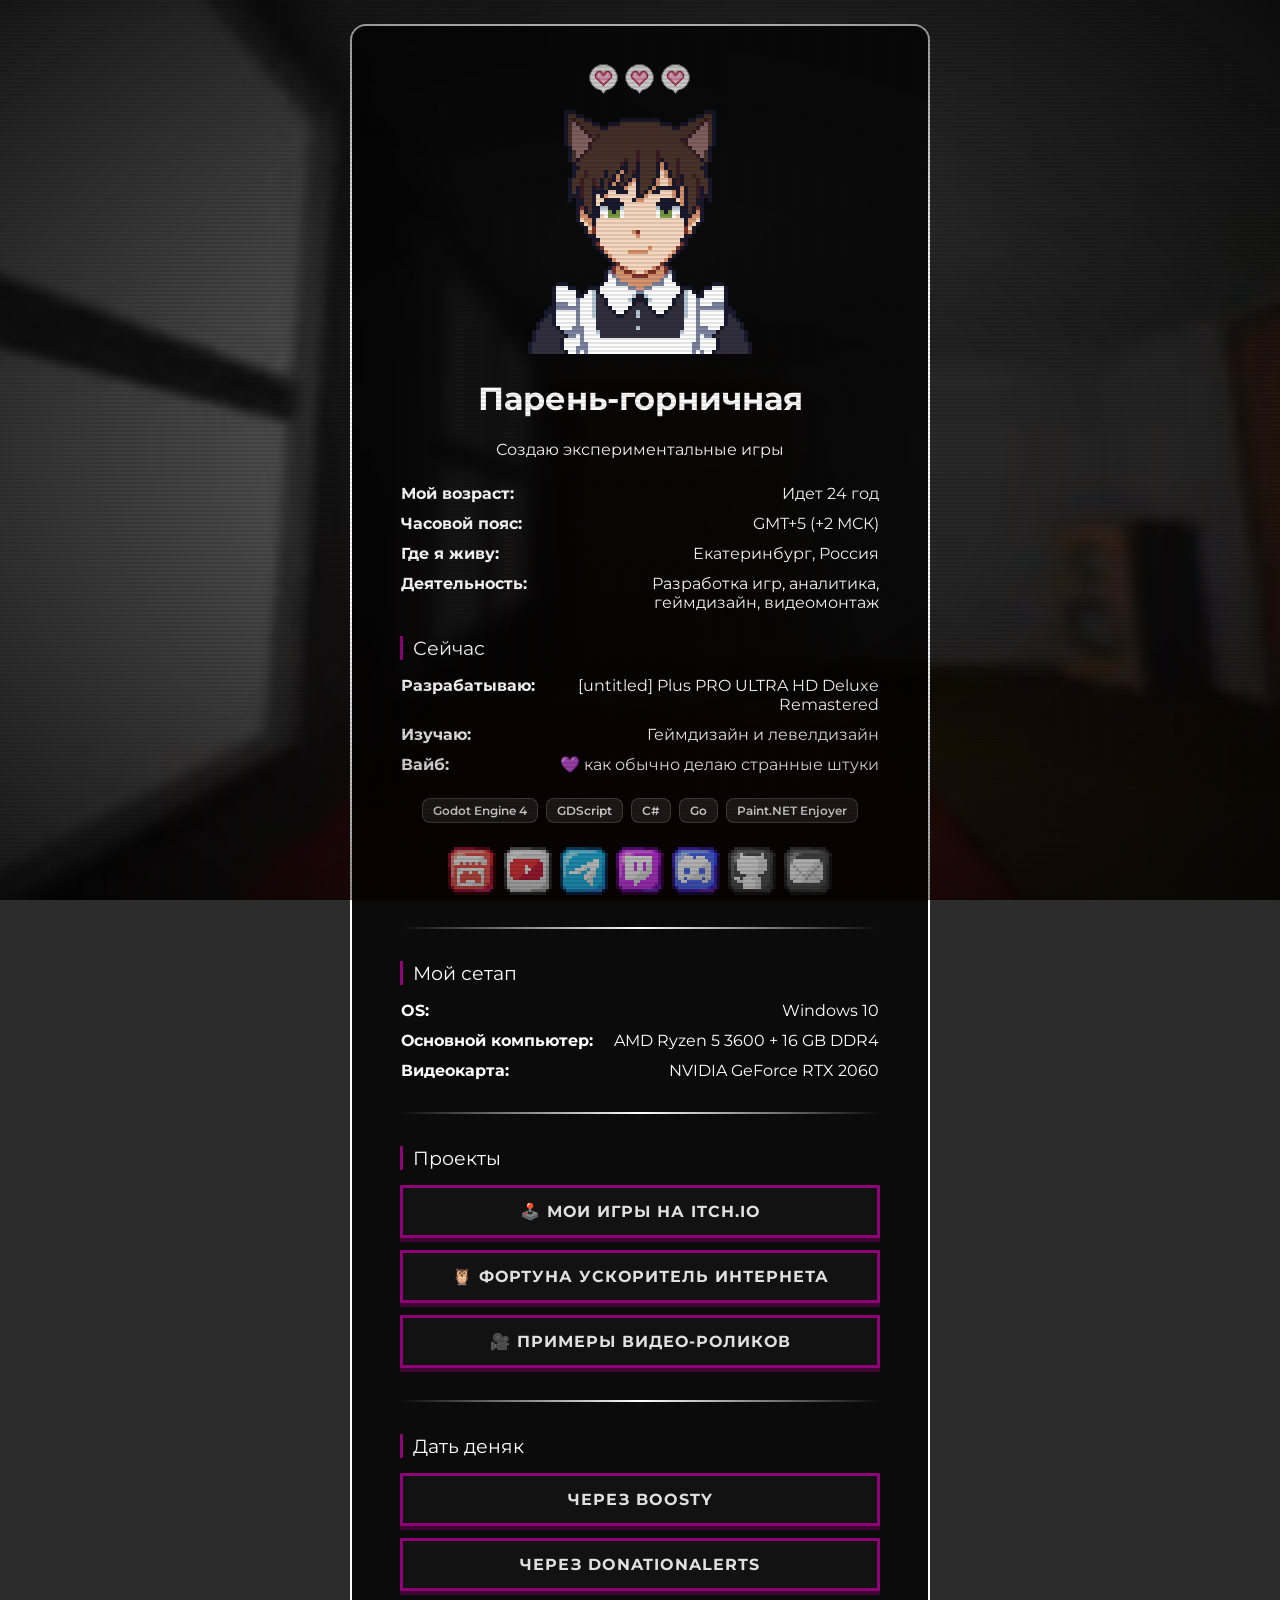
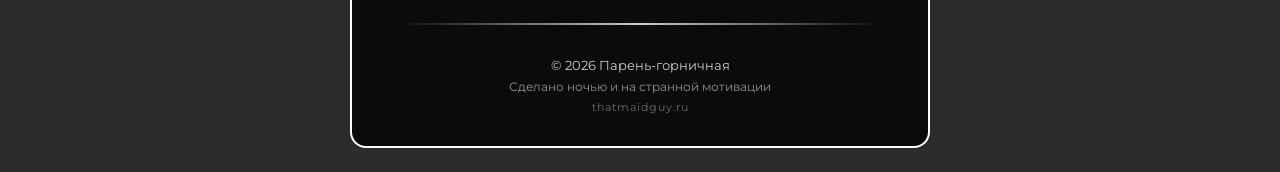
==== commit ad92592e: "Адаптив, доступность с клавиатуры и SEO Мобильные: - на экранах до 560px отступы .content с 48px до " ====
--- a/index.html
+++ b/index.html
@@ -5,28 +5,32 @@
 
         <title>Уголок парня-горничной</title>
 
-        <meta name="description" content="Создаю экспериментальные игры на Godot. Заходи в мой блог!" />
+        <meta name="description" content="Создаю экспериментальные игры на Godot. Разработка, геймдизайн и видеомонтаж." />
         <meta name="author" content="ThatMaidGuy" />
+        <link rel="canonical" href="https://me.maidga.me/" />
         <meta name="viewport" content="width=device-width, initial-scale=1, shrink-to-fit=no, viewport-fit=cover" />
 
         <meta name="theme-color" media="(prefers-color-scheme: dark)" content="#8F0177">
 
-        <meta name="last-modified" content="2026-03-31T01:23:28+0000" />
         <meta name="apple-mobile-web-app-capable" content="yes" />
         <meta name="apple-mobile-web-app-status-bar-style" content="black-translucent" />
 
         <meta property="og:locale" content="ru" />
         <meta property="og:title" content="Уголок парня-горничной">
-        <meta property="og:image" content="https://thatmaidguy.ru/img/thatmaidguy.png">
-        <meta property="og:description" content="Создаю экспериментальные игры на Godot. Заходи в мой блог!" />
+        <meta property="og:image" content="https://me.maidga.me/img/og-cover.jpg">
+        <meta property="og:image:width" content="1200" />
+        <meta property="og:image:height" content="630" />
+        <meta property="og:image:alt" content="Парень-горничная: создаю экспериментальные игры на Godot" />
+        <meta property="og:description" content="Создаю экспериментальные игры на Godot. Разработка, геймдизайн и видеомонтаж." />
         <meta property="og:site_name" content="Уголок парня-горничной" />
-        <meta property="og:type" content="article" />
-        <meta property="og:url" content="https://thatmaidguy.ru/" />
-        <meta property="og:logo" content="https://thatmaidguy.ru/img/thatmaidguy.png" />
+        <meta property="og:type" content="website" />
+        <meta property="og:url" content="https://me.maidga.me/" />
+        <meta property="og:logo" content="https://me.maidga.me/img/thatmaidguy.png" />
 
         <meta name="twitter:card" content="summary_large_image" />
-        <meta property="twitter:image" content="https://thatmaidguy.ru/img/thatmaidguy.png" />
+        <meta property="twitter:image" content="https://me.maidga.me/img/og-cover.jpg" />
         <meta property="twitter:title" content="Уголок парня-горничной" />
+        <meta property="twitter:description" content="Создаю экспериментальные игры на Godot. Разработка, геймдизайн и видеомонтаж." />
 
         <link
             rel="apple-touch-icon"
@@ -134,7 +138,7 @@
                 </div>
             </div>
 
-            <div class="block">
+            <div class="block social-row">
                 <a class="social-icons" target="_blank" href="https://thatmaidguy.itch.io/"><img src="img/icons/itch.png" alt="itch.io" width="48" height="48" /></a>
                 <a class="social-icons" target="_blank" href="https://youtube.com/@thatmaidguy"><img src="img/icons/youtube.png" alt="YouTube" width="48" height="48" /></a>
                 <a class="social-icons" target="_blank" href="https://t.me/ThatMaidGuyChan"><img src="img/icons/telegram.png" alt="Telegram" width="48" height="48" /></a>
--- a/css/styles.css
+++ b/css/styles.css
@@ -264,9 +264,25 @@
 }
 
 
+/* Флекс, а не строка инлайновых ссылок: пробелы из разметки больше
+   не занимают место. Иконки сжимаются до доступной ширины, поэтому
+   остаются в одну строку на любом экране - брейкпоинты не нужны */
+.social-row {
+    display: flex;
+    flex-wrap: nowrap;
+    justify-content: center;
+    gap: 8px;
+}
+
+.social-icons {
+    flex: 0 1 48px;
+    min-width: 0;
+    line-height: 0;
+}
+
 .social-icons img {
-    margin-left: 4px;
-    margin-right: 4px;
+    width: 100%;
+    height: auto;
     transition: all 0.3s ease;
 }
 .social-icons img:hover {
@@ -351,6 +367,49 @@
     letter-spacing: 1px;
 }
 
+/* Фокус с клавиатуры: штатная обводка на тёмном фоне почти не видна */
+a:focus-visible,
+button:focus-visible,
+.button:focus-visible,
+.video-card:focus-visible {
+    outline: 3px solid #fff;
+    outline-offset: 3px;
+}
+
+/* Узкие экраны: 48px отступов по бокам съедали почти половину ширины */
+@media (max-width: 560px) {
+    .content {
+        margin: 12px auto;
+        padding: 16px 18px 28px;
+        border-radius: 12px;
+    }
+
+    /* Вопрос над ответом: прижатые к разным краям колонки
+       на узком экране читаются рвано */
+    .small-info td {
+        display: block;
+        text-align: left;
+        padding-right: 0;
+    }
+    .small-info td.q {
+        padding-bottom: 2px;
+        font-size: 0.85rem;
+        opacity: 0.7;
+    }
+    .small-info td.a {
+        padding-bottom: 16px;
+    }
+    .small-info tr:last-child td.a {
+        padding-bottom: 0;
+    }
+
+    .button {
+        padding: 12px 10px;
+        letter-spacing: 0.5px;
+    }
+
+}
+
 /* Уважаем системную настройку "уменьшить движение":
    глитчи, тряска и радужный режим могут быть опасны при фоточувствительности */
 @media (prefers-reduced-motion: reduce) {
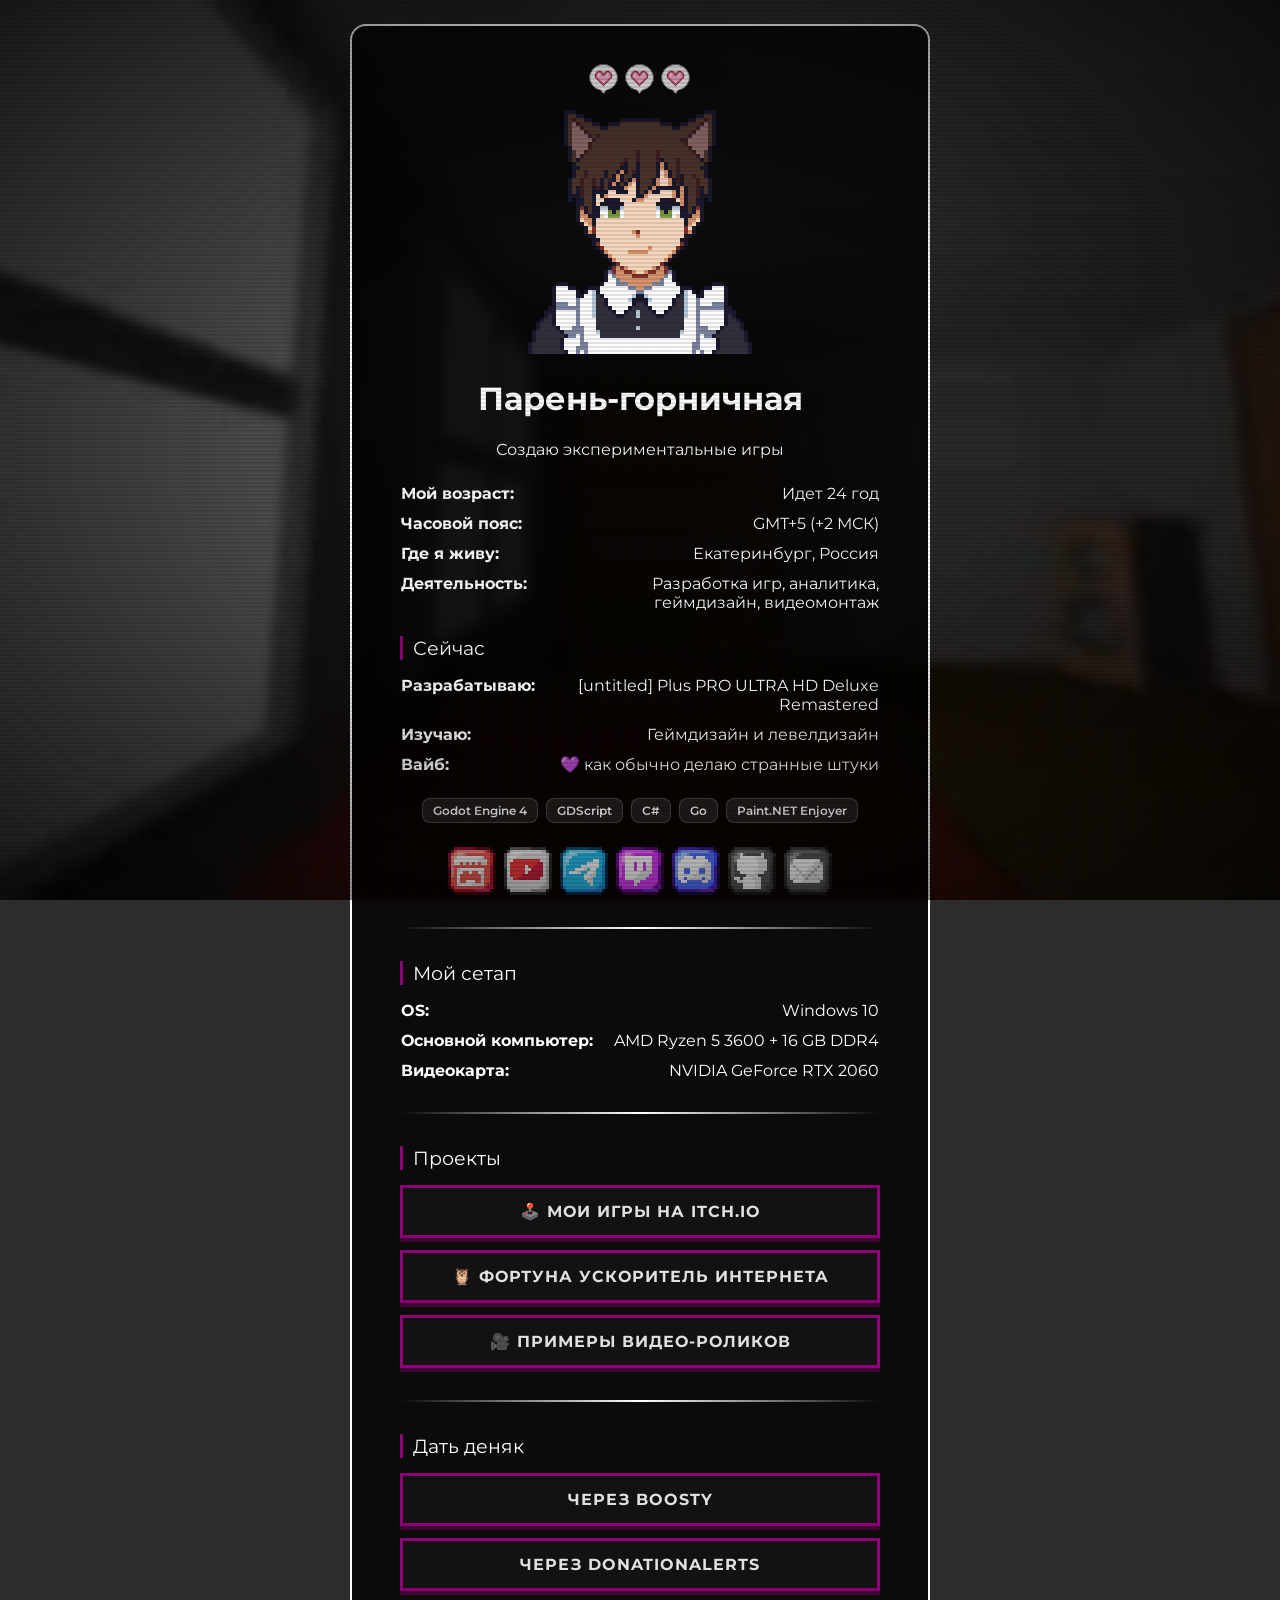
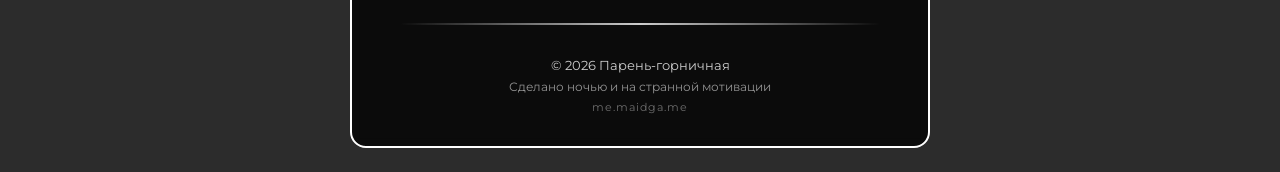
==== commit 988c15dc: "Перевести почту и подпись в подвале на maidga.me thatmaidguy.ru скоро выводится из использования: - " ====
--- a/index.html
+++ b/index.html
@@ -145,7 +145,7 @@
                 <a class="social-icons" target="_blank" href="https://www.twitch.tv/thatmaidguy"><img src="img/icons/twitch.png" alt="Twitch" width="48" height="48" /></a>
                 <a class="social-icons" target="_blank" href="https://discord.gg/gm8SXU8yMm"><img src="img/icons/discord.png" alt="Discord" width="48" height="48" /></a>
                 <a class="social-icons" target="_blank" href="https://github.com/ThatMaidGuy"><img src="img/icons/github.png" alt="GitHub" width="48" height="48" /></a>
-                <a class="social-icons" target="_blank" href="mailto:me@thatmaidguy.ru"><img src="img/icons/email.png" alt="Почта" width="48" height="48" /></a>
+                <a class="social-icons" target="_blank" href="mailto:me@maidga.me"><img src="img/icons/email.png" alt="Почта" width="48" height="48" /></a>
             </div>
 
             <hr class="fading-hr">
@@ -207,7 +207,7 @@
                     </div>
 
                     <div class="footer-line tiny" onclick="alert('Привет!')" style="cursor:pointer;">
-                        thatmaidguy.ru
+                        me.maidga.me
                     </div>
                 </div>
             </div>
@@ -346,7 +346,7 @@
                     getMusic().play();
                     document.querySelector('.content').style.transform = "skewX(-1deg)";
                 } else {
-                    if (footerLine) footerLine.textContent = "thatmaidguy.ru";
+                    if (footerLine) footerLine.textContent = "me.maidga.me";
                     if (music) music.pause();
                     document.querySelector('.content').style.transform = "none";
                 }
